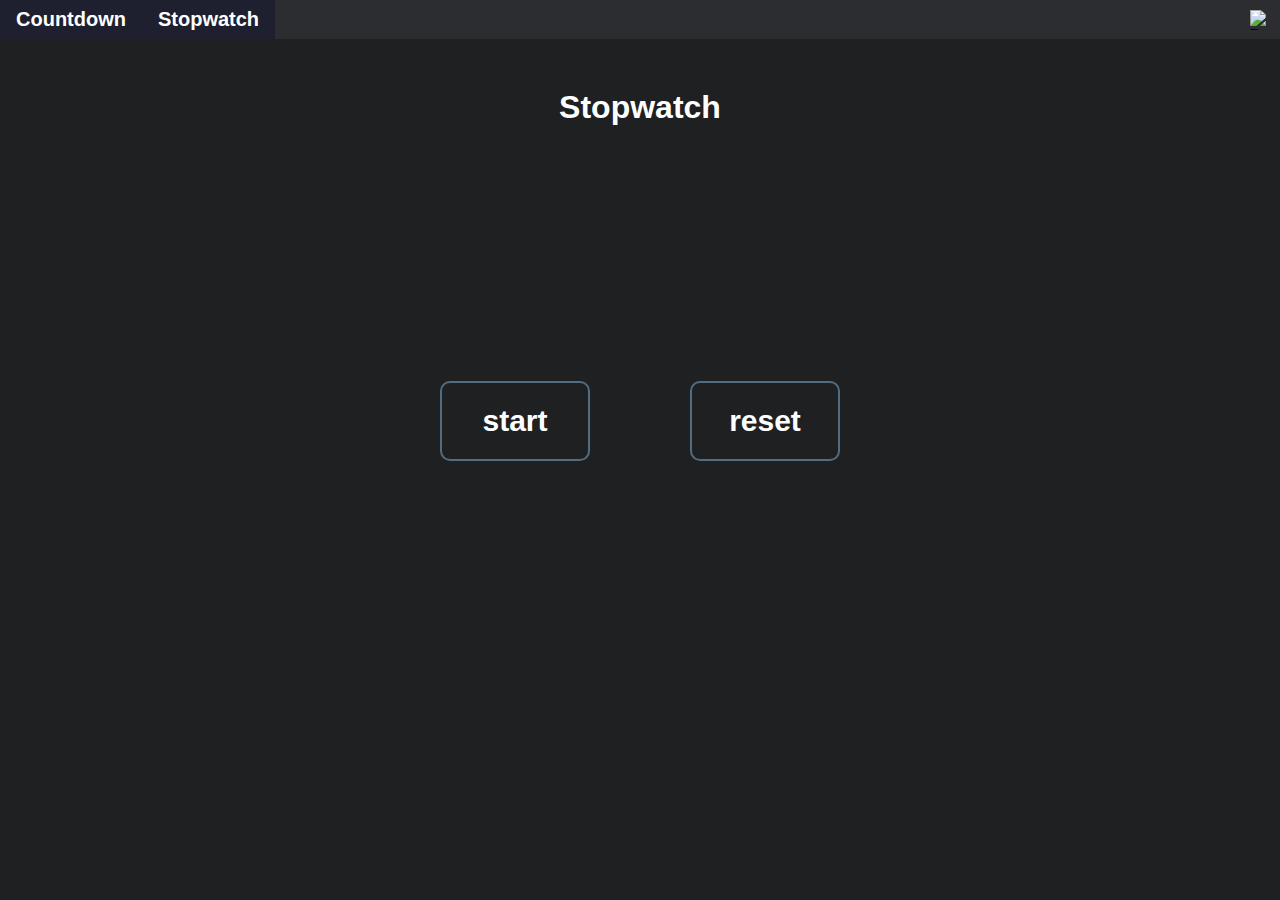
==== index.html @ 507260d5 "Add files via upload" ====
<!DOCTYPE html>
<html lang="en">

<head>
    <meta charset="UTF-8">
    <title>Online Timer</title>
    <script src="Stopwatch_script.js"></script>
    <link id="theme" rel="stylesheet" href="dark_style.css">
    <link rel="icon" href="timericon.png" type="image/xicon">
</head>

<body>

<div class="TopNav">
    <a href="Countdown.html">Countdown</a>
    <a class="active" href="index.html">Stopwatch</a>
</div>

<h1 id="Countdown" class="Title">Stopwatch</h1>
<p id="output" class="Time"></p>
<div class="container">
    <button id = "sp" type="button" onclick="sp()">start</button>
    <button type="button" onclick="reset()">reset</button>
</div>

<img id="sty" src="light.png" alt="Button" onclick="sty()" class="Theme">

</body>

</html>
---- dark_style.css ----
*{
    margin: 0;
    padding: 0;
    box-sizing: border-box;
}
body{
    background-color: #1E2022 ;
}
.TopNav{
    overflow: hidden;
    background-color:#2B2D30 ;
}
.TopNav a{
    font-family: "Arial", sans-serif;
    float: left;
    color: white;
    text-align: center;
    padding: 8px 16px;
    text-decoration-line: none;
    font-size: 20px;
    font-weight: bold;
}
.TopNav a:hover {
    background-color:#1E202F;
    color: white;
}
.TopNav a.active{
    background-color: #1E202F;
    color: white;
}
button{
    display: flex;
    justify-content: center;
    align-items: center;
    font-family: "Calibri", sans-serif;
    border: 2px solid #526D82;
    outline: none;
    background-color: #1E2022;
    color: white;
    font-size: 30px;
    font-weight: bolder;
    border-radius: 10px;
    cursor: pointer;
}
button:hover{
    background-color: #9DB2BF;
}
.container{
    margin-top: 50px;
    text-align: center;
    display: flex;
    justify-content: center;
    align-items: center;
    height: 50vh;
}
.container button {
    width: 150px;
    height: 80px;
    margin: 50px;
}
.container2{
    text-align: center;
    display: flex;
    justify-content: center;
    align-items: center;
    margin-top: 70px;
}
.container2 button {
    width: 130px;
    height: 90px;
    margin: 9px;
    display: flex;
    justify-content: center;
    align-items: center;
    font-family: "Arial", sans-serif;
    border: none;
    outline: none;
    background-color: #1E2022;
    color: white;
    font-size: 100px;
    font-weight: bolder;
    border-radius: 10px;
    cursor: pointer;
}

.container2 button:hover{
    background-color: #9DB2BF;
}

.Title{
    margin-top: 50px;
    text-align: center;
    color: white;
    font-family: "font", sans-serif;
}
.Theme{
    position: absolute;
    top: 10px;
    right: 10px;
    cursor: pointer;
    width: 20px;
    height: 20px;
}
.Time{
    color: white;
    margin-top: 70px;
    text-align: center;
    font-size: 100px;
}
.changeButtons{
    cursor: pointer;
    color:black;
    font-weight:bold;
    font-size:20px;
    text-align: center;
}
.plus{
    background-color:#1E2022;
    color:white;
    border: 2px solid white;
    border-radius:10px;
    font-family:"font", sans-serif;
    width: 40px;
    height:40px;
    text-align: center;
}
.minus{
    display: flex;
    background-color:#1E2022;
    color:white;
    border: 2px solid white;
    border-radius:10px;
    font-family:"font", sans-serif;
    width: 40px;
    height: 40px;
    text-align: center;
    margin-top: 70px;
}
.minus button{
    margin: 0;
}
.plus:hover{
    color: white;
    background-color: #9DB2BF;
}
.minus:hover{
    color: white;
    background-color: #9DB2BF;
}
.ChangeButtons{
    margin-top: -50px;
    text-align: center;
    display: flex;
    justify-content: center;
    align-items: center;
    height: 50vh;
}
.ChangeButtons button{
    width: 150px;
    height: 80px;
    margin: 50px;
}
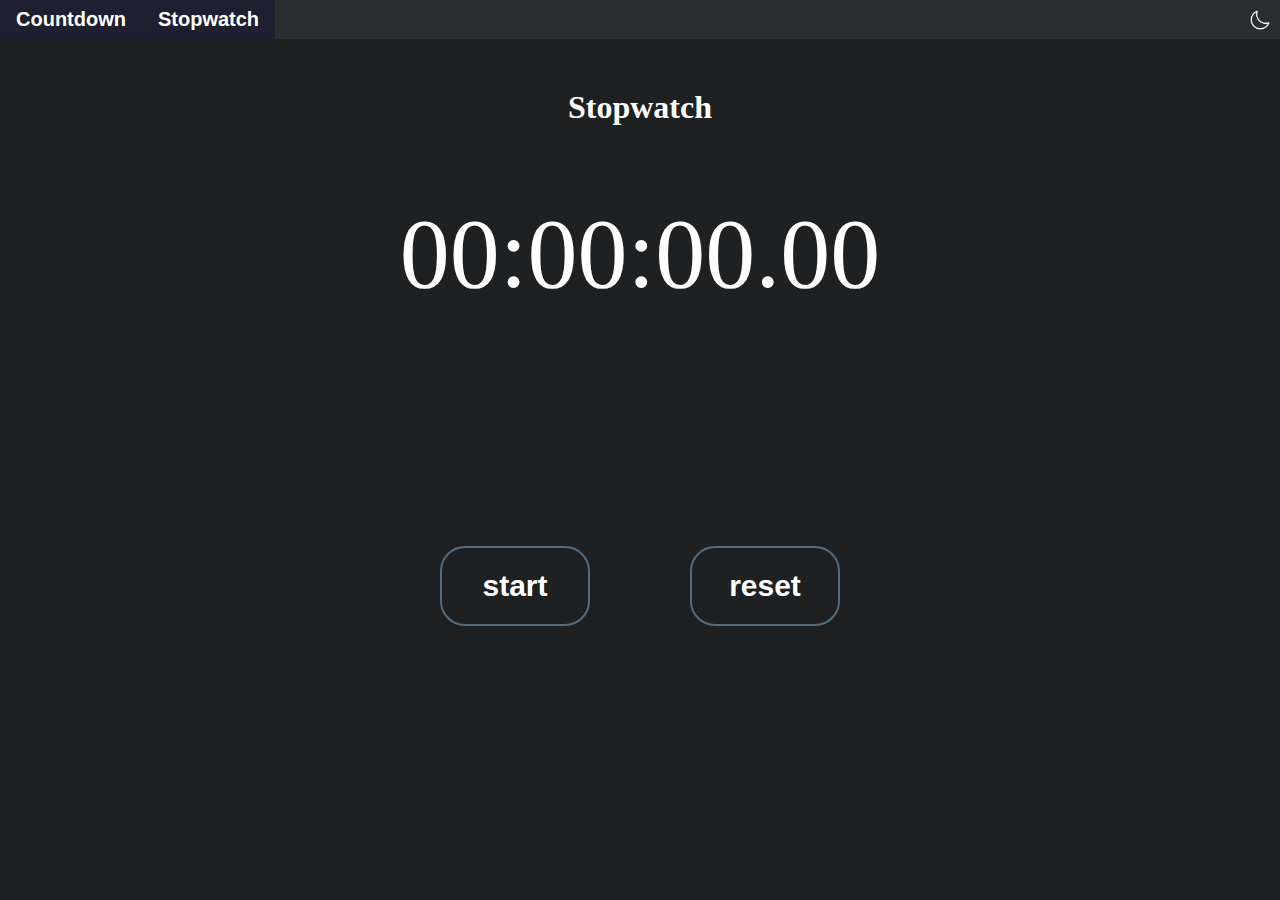
==== commit c2eadd9b: "Add files via upload" ====
--- a/index.html
+++ b/index.html
@@ -4,15 +4,15 @@
 <head>
     <meta charset="UTF-8">
     <title>Online Timer</title>
-    <script src="Stopwatch_script.js"></script>
-    <link id="theme" rel="stylesheet" href="dark_style.css">
-    <link rel="icon" href="timericon.png" type="image/xicon">
+    <script src="stopwatch/Stopwatch_script.js"></script>
+    <link id="theme" rel="stylesheet" href="style/dark_style.css">
+    <link rel="icon" href="images/timericon.png" type="image/xicon">
 </head>
 
 <body>
 
 <div class="TopNav">
-    <a href="Countdown.html">Countdown</a>
+    <a href="countdown/Countdown.html">Countdown</a>
     <a class="active" href="index.html">Stopwatch</a>
 </div>
 
@@ -23,7 +23,7 @@
     <button type="button" onclick="reset()">reset</button>
 </div>
 
-<img id="sty" src="light.png" alt="Button" onclick="sty()" class="Theme">
+<img id="sty" src="images/light.png" alt="Button" onclick="sty()" class="Theme">
 
 </body>
 
--- a/style/dark_style.css
+++ b/style/dark_style.css
@@ -0,0 +1,180 @@
+*{
+    margin: 0;
+    padding: 0;
+    box-sizing: border-box;
+}
+body{
+    background-color: #1E2022 ;
+
+}
+.TopNav{
+    overflow: hidden;
+    background-color:#2B2D30 ;
+}
+.TopNav a{
+    font-family: "Arial", sans-serif;
+    float: left;
+    color: white;
+    text-align: center;
+    padding: 8px 16px;
+    text-decoration-line: none;
+    font-size: 20px;
+    font-weight: bold;
+}
+.TopNav a:hover {
+    background-color:#1E202F;
+    color: white;
+}
+.TopNav a.active{
+    background-color: #1E202F;
+    color: white;
+}
+button{
+    display: flex;
+    justify-content: center;
+    align-items: center;
+    font-family: "Calibri", sans-serif;
+    border: 2px solid #526D82;
+    outline: none;
+    background-color: #1E2022;
+    color: white;
+    font-size: 30px;
+    font-weight: bolder;
+    border-radius: 25px;
+    cursor: pointer;
+    transition: transform 0.3s, background-color 0.3s;
+}
+button:hover{
+    transform: translateY(-10px);
+    background-color: #526D82;
+}
+.container{
+    margin-top: 50px;
+    text-align: center;
+    display: flex;
+    justify-content: center;
+    align-items: center;
+    height: 50vh;
+}
+.container button {
+    width: 150px;
+    height: 80px;
+    margin: 50px;
+    transition: transform 0.3s, background-color 0.3s;
+}
+.container button:hover{
+    transform: translateY(-10px);
+    background-color: #526D82;
+}
+.container2{
+    text-align: center;
+    display: flex;
+    justify-content: center;
+    align-items: center;
+    margin-top: 70px;
+}
+.container2 button {
+    margin-top: 0;
+    width: 130px;
+    height: 90px;
+    margin-left: 0;
+    display: flex;
+    justify-content: center;
+    align-items: center;
+    border: none;
+    outline: none;
+    background-color: #1E2022;
+    color: white;
+    font-size: 120px;
+    font-weight: bolder;
+    border-radius: 10px;
+    cursor: pointer;
+    transition: transform 0.3s, background-color 0.3s;
+}
+.TimeSymbol{
+    font-size: 100px;
+    color: white;
+    text-align: center;
+    margin-left: 0;
+}
+.container2 button:hover{
+    transform: translateY(-10px);
+    background-color: #526D82;
+}
+
+.Title{
+    margin-top: 50px;
+    text-align: center;
+    color: white;
+}
+.Theme{
+    position: absolute;
+    top: 10px;
+    right: 10px;
+    cursor: pointer;
+    width: 20px;
+    height: 20px;
+}
+.Time{
+    color: white;
+    margin-top: 70px;
+    text-align: center;
+    font-size: 100px;
+}
+.plus{
+    background-color:#1E2022;
+    color:white;
+    border: 2px solid white;
+    border-radius:10px;
+    width: 40px;
+    height:40px;
+    text-align: center;
+}
+.minus{
+    display: flex;
+    background-color:#1E2022;
+    color:white;
+    border: 2px solid white;
+    border-radius:10px;
+    width: 40px;
+    height: 40px;
+    text-align: center;
+    margin-top: 70px;
+}
+.minus button{
+    margin: 0;
+}
+.plus:hover{
+    color: white;
+    background-color: #9DB2BF;
+}
+.minus:hover{
+    color: white;
+    background-color: #9DB2BF;
+}
+.ChangeButtons{
+    margin-top: 50px;
+    text-align: center;
+    display: flex;
+    justify-content: center;
+    align-items: center;
+    height: 50vh;
+}
+.ChangeButtons button{
+    width: 150px;
+    height: 80px;
+    margin: 50px;
+
+    transition: transform 0.3s, background-color 0.3s;
+}
+.ChangeButtons button:hover{
+    transform: translateY(-10px);
+    background-color: #526D82;
+}.ChangeButtons button{
+    width: 150px;
+    height: 80px;
+    margin: 50px;
+}
+.ChangeButtons button:hover{
+    background-color: #526D82;
+}